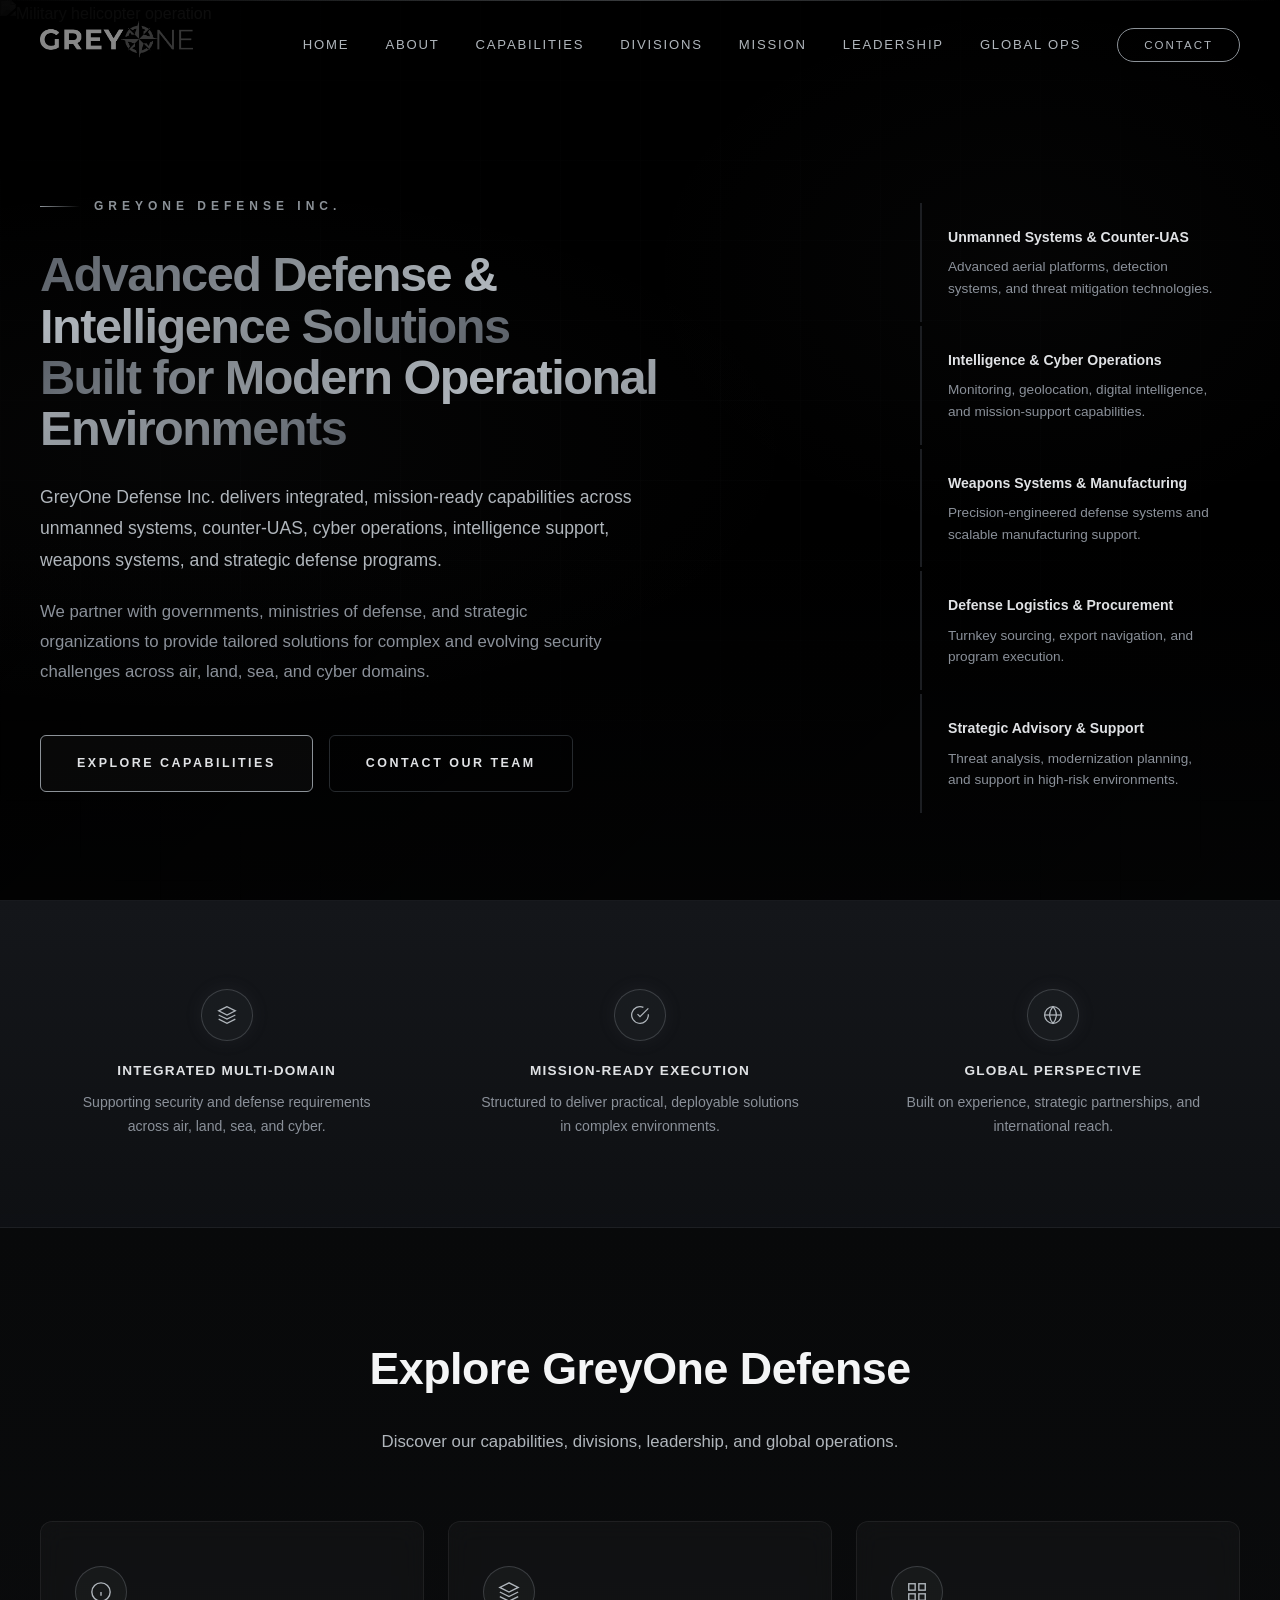
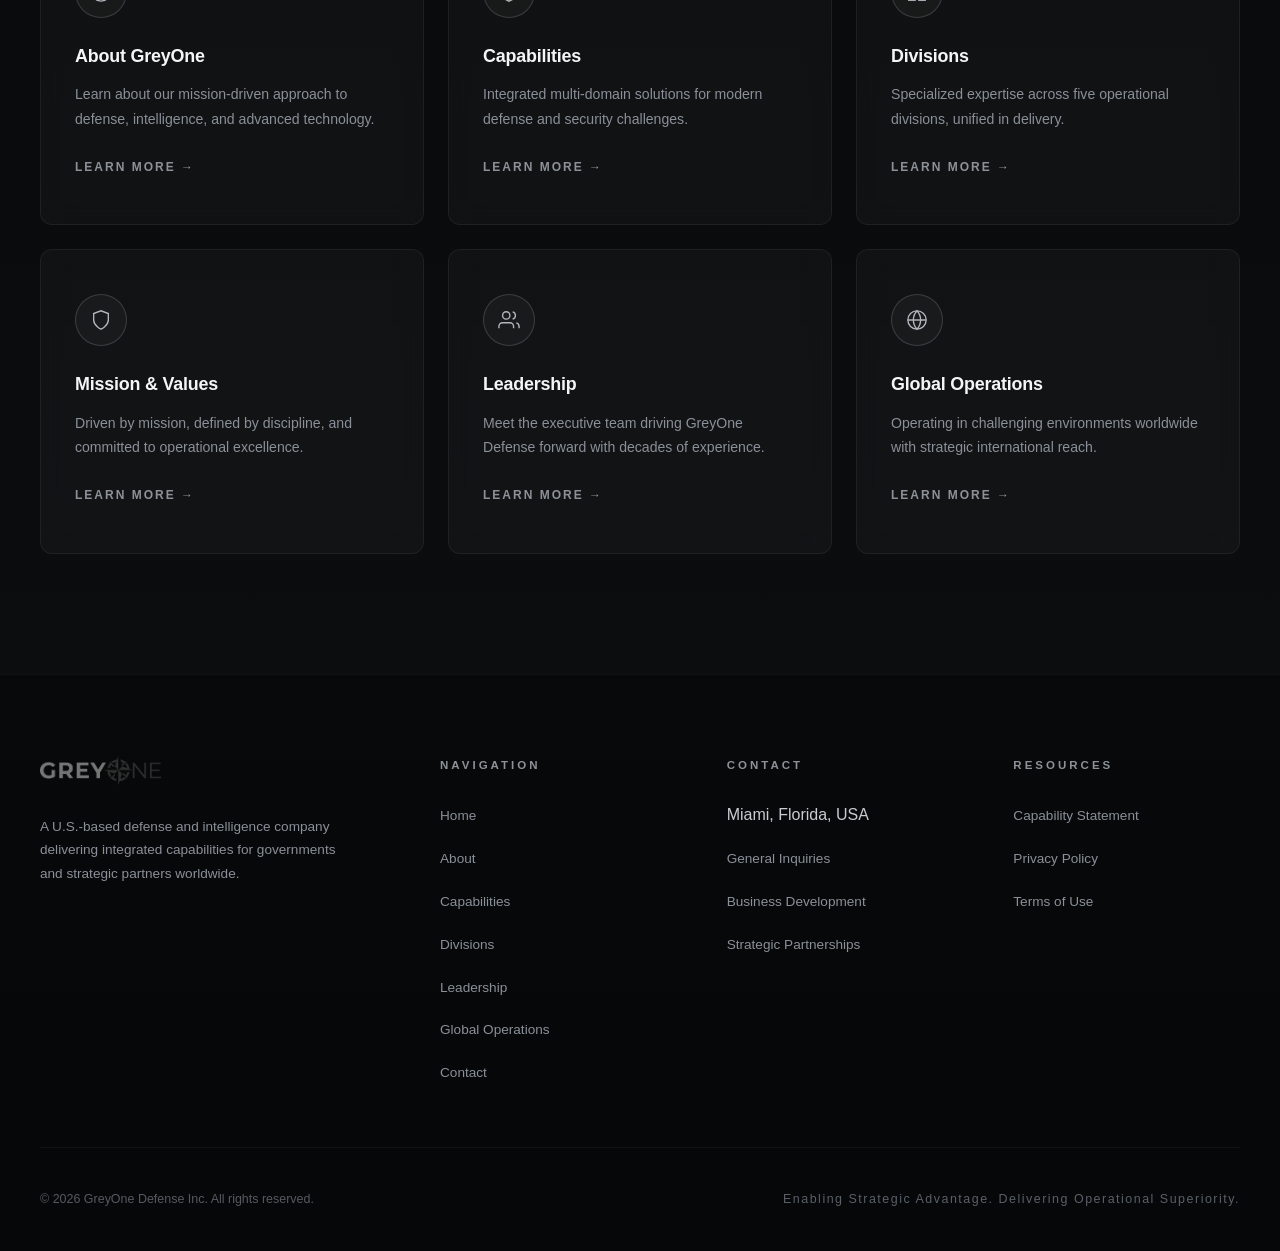
==== index.html @ dcc762d0 "Initial commit of Webflow scraped site" ====
<!DOCTYPE html><html lang="en"><head>
    <meta charset="UTF-8">
    <meta name="viewport" content="width=device-width, initial-scale=1.0">
    <title>GreyOne Defense Inc. — Advanced Defense &amp; Intelligence Solutions</title>
    <meta name="description" content="GreyOne Defense delivers integrated, mission-ready capabilities across unmanned systems, counter-UAS, cyber operations, and strategic defense programs.">
    <link rel="preconnect" href="https://fonts.googleapis.com">
    <link rel="preconnect" href="https://fonts.gstatic.com" crossorigin="">
    <link href="../fonts.googleapis.com/css2/family%3DInter_wght%40300%3B400%3B500%3B600%3B700%3B800%3B900%26family%3DBebas%2BNeue%26display%3Dswap" rel="stylesheet">
    <link rel="stylesheet" href="style.css">

</head>
<body>
<nav class="nav" id="nav">
    <div class="container">
        <div class="nav-inner">
            <a href="index.html">
                <img src="images/greyone-defense-inc.png" alt="GreyOne Defense Inc." class="nav-logo">
            </a>
            <ul class="nav-links" id="navLinks">
                <li><a href="index.html">Home</a></li>
                <li><a href="about/index.html">About</a></li>
                <li><a href="capabilities/index.html">Capabilities</a></li>
                <li><a href="divisions/index.html">Divisions</a></li>
                <li><a href="mission/index.html">Mission</a></li>
                <li><a href="leadership/index.html">Leadership</a></li>
                <li><a href="global/index.html">Global Ops</a></li>
                <li><a href="contact/index.html" class="nav-cta">Contact</a></li>
            </ul>
            <div class="hamburger" id="hamburger">
                <span></span><span></span><span></span>
            </div>
        </div>
    </div>
</nav>

<section class="hero" id="home">
    <div class="hero-bg"><img src="images/military-helicopter-operation.png" alt="Military helicopter operation"></div>
    <div class="hero-grid"></div>
    <div class="hero-scan"></div>
    <div class="container">
        <div class="hero-inner">
        <div class="hero-content">
            <div class="hero-eyebrow">GreyOne Defense Inc.</div>
            <h1 class="hero-title">
                <span class="chrome-text">Advanced Defense &amp;<br>Intelligence Solutions</span><br>
                <span class="gold-text">Built for Modern Operational Environments</span>
            </h1>
            <p class="hero-sub">GreyOne Defense Inc. delivers integrated, mission-ready capabilities across unmanned systems, counter-UAS, cyber operations, intelligence support, weapons systems, and strategic defense programs.</p>
            <p class="hero-body">We partner with governments, ministries of defense, and strategic organizations to provide tailored solutions for complex and evolving security challenges across air, land, sea, and cyber domains.</p>
            <div class="hero-actions">
                <a href="capabilities/index.html" class="btn btn-primary">Explore Capabilities</a>
                <a href="contact/index.html" class="btn btn-outline">Contact Our Team</a>
            </div>
        </div>
    <div class="hero-panel">
        <div class="hero-panel-item"><div class="hero-panel-title">Unmanned Systems &amp; Counter-UAS</div><div class="hero-panel-desc">Advanced aerial platforms, detection systems, and threat mitigation technologies.</div></div>
        <div class="hero-panel-item"><div class="hero-panel-title">Intelligence &amp; Cyber Operations</div><div class="hero-panel-desc">Monitoring, geolocation, digital intelligence, and mission-support capabilities.</div></div>
        <div class="hero-panel-item"><div class="hero-panel-title">Weapons Systems &amp; Manufacturing</div><div class="hero-panel-desc">Precision-engineered defense systems and scalable manufacturing support.</div></div>
        <div class="hero-panel-item"><div class="hero-panel-title">Defense Logistics &amp; Procurement</div><div class="hero-panel-desc">Turnkey sourcing, export navigation, and program execution.</div></div>
        <div class="hero-panel-item"><div class="hero-panel-title">Strategic Advisory &amp; Support</div><div class="hero-panel-desc">Threat analysis, modernization planning, and support in high-risk environments.</div></div>
    </div>
    </div>
</div></section>

<section class="trust-strip">
    <div class="container">
        <div class="trust-grid">
            <div class="trust-item reveal">
                <div class="trust-icon"><svg viewBox="0 0 24 24"><path d="M12 2L2 7l10 5 10-5-10-5zM2 17l10 5 10-5M2 12l10 5 10-5"></path></svg></div>
                <div class="trust-title">Integrated Multi-Domain</div>
                <div class="trust-desc">Supporting security and defense requirements across air, land, sea, and cyber.</div>
            </div>
            <div class="trust-item reveal reveal-delay-1">
                <div class="trust-icon"><svg viewBox="0 0 24 24"><path d="M22 11.08V12a10 10 0 1 1-5.93-9.14"></path><polyline points="22 4 12 14.01 9 11.01"></polyline></svg></div>
                <div class="trust-title">Mission-Ready Execution</div>
                <div class="trust-desc">Structured to deliver practical, deployable solutions in complex environments.</div>
            </div>
            <div class="trust-item reveal reveal-delay-2">
                <div class="trust-icon"><svg viewBox="0 0 24 24"><circle cx="12" cy="12" r="10"></circle><line x1="2" y1="12" x2="22" y2="12"></line><path d="M12 2a15.3 15.3 0 0 1 4 10 15.3 15.3 0 0 1-4 10 15.3 15.3 0 0 1-4-10 15.3 15.3 0 0 1 4-10z"></path></svg></div>
                <div class="trust-title">Global Perspective</div>
                <div class="trust-desc">Built on experience, strategic partnerships, and international reach.</div>
            </div>
        </div>
    </div>
</section>

<section class="nav-cards-section">
    <div class="container">
        <div class="nav-cards-header">
            <h2>Explore GreyOne Defense</h2>
            <p>Discover our capabilities, divisions, leadership, and global operations.</p>
        </div>
        <div class="nav-cards-grid">
            <a href="about/index.html" class="nav-card">
                <div class="nav-card-icon"><svg viewBox="0 0 24 24"><circle cx="12" cy="12" r="10"></circle><line x1="12" y1="16" x2="12" y2="12"></line><line x1="12" y1="8" x2="12.01" y2="8"></line></svg></div>
                <div class="nav-card-title">About GreyOne</div>
                <div class="nav-card-desc">Learn about our mission-driven approach to defense, intelligence, and advanced technology.</div>
                <div class="nav-card-arrow">Learn More →</div>
            </a>
            <a href="capabilities/index.html" class="nav-card">
                <div class="nav-card-icon"><svg viewBox="0 0 24 24"><path d="M12 2L2 7l10 5 10-5-10-5zM2 17l10 5 10-5M2 12l10 5 10-5"></path></svg></div>
                <div class="nav-card-title">Capabilities</div>
                <div class="nav-card-desc">Integrated multi-domain solutions for modern defense and security challenges.</div>
                <div class="nav-card-arrow">Learn More →</div>
            </a>
            <a href="divisions/index.html" class="nav-card">
                <div class="nav-card-icon"><svg viewBox="0 0 24 24"><rect x="3" y="3" width="7" height="7"></rect><rect x="14" y="3" width="7" height="7"></rect><rect x="14" y="14" width="7" height="7"></rect><rect x="3" y="14" width="7" height="7"></rect></svg></div>
                <div class="nav-card-title">Divisions</div>
                <div class="nav-card-desc">Specialized expertise across five operational divisions, unified in delivery.</div>
                <div class="nav-card-arrow">Learn More →</div>
            </a>
            <a href="mission/index.html" class="nav-card">
                <div class="nav-card-icon"><svg viewBox="0 0 24 24"><path d="M12 22s8-4 8-10V5l-8-3-8 3v7c0 6 8 10 8 10z"></path></svg></div>
                <div class="nav-card-title">Mission &amp; Values</div>
                <div class="nav-card-desc">Driven by mission, defined by discipline, and committed to operational excellence.</div>
                <div class="nav-card-arrow">Learn More →</div>
            </a>
            <a href="leadership/index.html" class="nav-card">
                <div class="nav-card-icon"><svg viewBox="0 0 24 24"><path d="M17 21v-2a4 4 0 0 0-4-4H5a4 4 0 0 0-4 4v2"></path><circle cx="9" cy="7" r="4"></circle><path d="M23 21v-2a4 4 0 0 0-3-3.87"></path><path d="M16 3.13a4 4 0 0 1 0 7.75"></path></svg></div>
                <div class="nav-card-title">Leadership</div>
                <div class="nav-card-desc">Meet the executive team driving GreyOne Defense forward with decades of experience.</div>
                <div class="nav-card-arrow">Learn More →</div>
            </a>
            <a href="global/index.html" class="nav-card">
                <div class="nav-card-icon"><svg viewBox="0 0 24 24"><circle cx="12" cy="12" r="10"></circle><line x1="2" y1="12" x2="22" y2="12"></line><path d="M12 2a15.3 15.3 0 0 1 4 10 15.3 15.3 0 0 1-4 10 15.3 15.3 0 0 1-4-10 15.3 15.3 0 0 1 4-10z"></path></svg></div>
                <div class="nav-card-title">Global Operations</div>
                <div class="nav-card-desc">Operating in challenging environments worldwide with strategic international reach.</div>
                <div class="nav-card-arrow">Learn More →</div>
            </a>
        </div>
    </div>
</section>

<footer class="footer">
    <div class="container">
        <div class="footer-grid">
            <div class="footer-brand">
                <img src="images/greyone-defense-inc.png" alt="GreyOne Defense Inc." class="footer-logo">
                <p class="footer-brand-text">A U.S.-based defense and intelligence company delivering integrated capabilities for governments and strategic partners worldwide.</p>
            </div>
            <div>
                <div class="footer-col-title">Navigation</div>
                <ul class="footer-links">
                    <li><a href="index.html">Home</a></li>
                    <li><a href="about/index.html">About</a></li>
                    <li><a href="capabilities/index.html">Capabilities</a></li>
                    <li><a href="divisions/index.html">Divisions</a></li>
                    <li><a href="leadership/index.html">Leadership</a></li>
                    <li><a href="global/index.html">Global Operations</a></li>
                    <li><a href="contact/index.html">Contact</a></li>
                </ul>
            </div>
            <div>
                <div class="footer-col-title">Contact</div>
                <ul class="footer-links">
                    <li><span>Miami, Florida, USA</span></li>
                    <li><a href="mailto:info@greyonedefense.com">General Inquiries</a></li>
                    <li><a href="mailto:bd@greyonedefense.com">Business Development</a></li>
                    <li><a href="mailto:partners@greyonedefense.com">Strategic Partnerships</a></li>
                </ul>
            </div>
            <div>
                <div class="footer-col-title">Resources</div>
                <ul class="footer-links">
                    <li><a href="mailto:info@greyonedefense.com?subject=Capability%20Statement%20Request">Capability Statement</a></li>
                    <li><a href="#">Privacy Policy</a></li>
                    <li><a href="#">Terms of Use</a></li>
                </ul>
            </div>
        </div>
        <div class="footer-bottom">
            <div class="footer-bottom-text">© 2026 GreyOne Defense Inc. All rights reserved.</div>
            <div class="footer-tagline">Enabling Strategic Advantage. Delivering Operational Superiority.</div>
        </div>
    </div>
</footer>

<script src="script.js"></script>

</body></html>
---- style.css ----
/* ===== RESET & CUSTOM PROPERTIES ===== */
*, *::before, *::after { margin: 0; padding: 0; box-sizing: border-box; }

:root {
    --black: #000000;
    --black-rich: #08090a;
    --black-soft: #0c0d0f;
    --charcoal: #14161a;
    --gunmetal: #1c1e22;
    --dark-grey: #262a2e;
    --mid-grey: #555a60;
    --chrome: #8a9099;
    --silver: #b0b6bc;
    --light-grey: #c8ccd0;
    --off-white: #e0e2e5;
    --white: #f4f5f6;
    --accent: #8C9298;
    --accent-light: #b0b6bc;
    --accent-dim: #5a6068;
    --accent-subtle: rgba(140, 146, 152, 0.12);
    --gradient-chrome: linear-gradient(135deg, #5a6068 0%, #8C9298 30%, #b0b6bc 50%, #8C9298 70%, #5a6068 100%);
    --gradient-accent: linear-gradient(135deg, #5a6068, #8C9298, #b0b6bc, #8C9298, #5a6068);
    --shadow-accent: 0 8px 40px rgba(140, 146, 152, 0.10), 0 0 0 1px rgba(140, 146, 152, 0.06);
    --glass: rgba(255, 255, 255, 0.03);
    --glass-border: rgba(255, 255, 255, 0.06);
    --glass-border-hover: rgba(140, 146, 152, 0.35);
    --glass-blur: blur(12px);
    --radius-lg: 12px;
    --radius-md: 8px;
    --radius-sm: 6px;
    --font-primary: 'Inter', -apple-system, BlinkMacSystemFont, 'Segoe UI', sans-serif;
    --font-display: 'Bebas Neue', 'Inter', sans-serif;
    --transition: all 0.3s cubic-bezier(0.22, 1, 0.36, 1);
    --transition-slow: all 0.5s cubic-bezier(0.22, 1, 0.36, 1);
}

html {
    overflow-x: clip;
    scroll-behavior: smooth;
    font-size: 16px;
    -webkit-font-smoothing: antialiased;
    -moz-osx-font-smoothing: grayscale;
}

body {
    max-width: 100vw;
    overflow-x: clip;
    font-family: var(--font-primary);
    background: var(--black-rich);
    color: var(--light-grey);
    line-height: 1.8;
}

::selection {
    background: var(--accent);
    color: var(--white);
}

::-webkit-scrollbar { width: 5px; }
::-webkit-scrollbar-track { background: var(--black); }
::-webkit-scrollbar-thumb {
    background: linear-gradient(180deg, var(--accent-dim), var(--accent));
    border-radius: 10px;
}
::-webkit-scrollbar-thumb:hover { background: var(--accent); }

/* ===== KEYFRAMES ===== */
@keyframes fadeInUp {
    from { opacity: 0; transform: translateY(40px); }
    to { opacity: 1; transform: translateY(0); }
}
@keyframes fadeIn {
    from { opacity: 0; }
    to { opacity: 1; }
}
@keyframes slideInRight {
    from { opacity: 0; transform: translateX(60px); }
    to { opacity: 1; transform: translateX(0); }
}
@keyframes shimmer {
    0% { background-position: -200% center; }
    100% { background-position: 200% center; }
}
@keyframes scan-line {
    0% { transform: translateY(-100%); }
    100% { transform: translateY(100vh); }
}
@keyframes float {
    0%, 100% { transform: translateY(0); }
    50% { transform: translateY(-10px); }
}
@keyframes borderGlow {
    0%, 100% { border-color: rgba(140, 146, 152, 0.08); }
    50% { border-color: rgba(140, 146, 152, 0.25); }
}
@keyframes pulseGlow {
    0%, 100% { box-shadow: 0 0 8px rgba(140, 146, 152, 0.2); }
    50% { box-shadow: 0 0 20px rgba(140, 146, 152, 0.4); }
}

/* ===== REVEAL CLASSES (preserved) ===== */
.reveal {
    opacity: 1;
    transform: none;
}
.reveal.visible {
    opacity: 1;
    transform: none;
}
.reveal-delay-1 { transition-delay: 0.1s; }
.reveal-delay-2 { transition-delay: 0.2s; }
.reveal-delay-3 { transition-delay: 0.3s; }
.reveal-delay-4 { transition-delay: 0.4s; }
.reveal-delay-5 { transition-delay: 0.5s; }

/* ===== CONTAINER ===== */
.container {
    max-width: 1320px;
    margin: 0 auto;
    padding: 0 40px;
}

/* ===== NAVIGATION ===== */
.nav {
    position: fixed;
    top: 0;
    left: 0;
    right: 0;
    z-index: 1000;
    padding: 20px 0;
    transition: var(--transition-slow);
    background: transparent;
}

.nav.scrolled {
    background: rgba(8, 9, 10, 0.85);
    backdrop-filter: blur(20px);
    -webkit-backdrop-filter: blur(20px);
    padding: 10px 0;
    border-bottom: 1px solid rgba(140, 146, 152, 0.12);
    box-shadow: 0 4px 30px rgba(0, 0, 0, 0.3);
}

.nav-inner {
    display: flex;
    align-items: center;
    justify-content: space-between;
}

.nav-logo {
    height: 38px;
    opacity: 0.92;
    transition: var(--transition);
    filter: brightness(1.15);
}
.nav-logo:hover { opacity: 1; filter: brightness(1.3); }

.nav-links {
    display: flex;
    align-items: center;
    gap: 36px;
    list-style: none;
}

.nav-links a {
    color: var(--silver);
    text-decoration: none;
    font-size: 0.82rem;
    font-weight: 500;
    letter-spacing: 1.8px;
    text-transform: uppercase;
    transition: var(--transition);
    position: relative;
    padding-bottom: 4px;
}

.nav-links a::after {
    content: '';
    position: absolute;
    bottom: -2px;
    left: 0;
    width: 0;
    height: 1.5px;
    background: linear-gradient(90deg, var(--accent), var(--accent-light));
    transition: width 0.3s cubic-bezier(0.22, 1, 0.36, 1);
    border-radius: 2px;
}
.nav-links a:hover { color: var(--white); }
.nav-links a:hover::after { width: 100%; }

.nav-cta {
    background: transparent !important;
    border: 1px solid var(--accent) !important;
    color: var(--accent-light) !important;
    padding: 10px 26px !important;
    font-size: 0.72rem !important;
    letter-spacing: 2px !important;
    text-transform: uppercase;
    cursor: pointer;
    transition: var(--transition);
    border-radius: 100px !important;
}
.nav-cta:hover {
    background: var(--accent) !important;
    color: var(--white) !important;
    box-shadow: 0 4px 20px rgba(140, 146, 152, 0.3) !important;
    transform: translateY(-1px);
}
.nav-cta::after { display: none !important; }

.hamburger {
    display: none;
    flex-direction: column;
    gap: 5px;
    cursor: pointer;
    padding: 5px;
    z-index: 1001;
}
.hamburger span {
    width: 24px;
    height: 2px;
    background: var(--off-white);
    transition: var(--transition);
    border-radius: 2px;
}
.hamburger.active span:nth-child(1) { transform: rotate(45deg) translate(5px, 5px); }
.hamburger.active span:nth-child(2) { opacity: 0; }
.hamburger.active span:nth-child(3) { transform: rotate(-45deg) translate(5px, -5px); }

/* ===== B&W IMAGE UTILITY ===== */
.bw-img {
    filter: grayscale(100%) contrast(1.1) brightness(0.85);
    width: 100%;
    height: 100%;
    object-fit: cover;
    transition: filter 0.6s ease;
}

/* ===== HERO ===== */
.hero {
    min-height: 100vh;
    display: flex;
    align-items: center;
    position: relative;
    overflow: hidden;
    background: var(--black);
}

.hero-bg {
    position: absolute;
    inset: 0;
    z-index: 0;
}
.hero-bg img {
    width: 100%;
    height: 100%;
    object-fit: cover;
    object-position: center center;
    filter: grayscale(100%) contrast(1.1) brightness(0.7);
}
.hero-bg::after {
    content: '';
    position: absolute;
    inset: 0;
    background:
        linear-gradient(135deg, rgba(0,0,0,0.95) 0%, rgba(0,0,0,0.82) 35%, rgba(0,0,0,0.65) 65%, rgba(0,0,0,0.55) 100%),
        linear-gradient(to bottom, transparent 60%, rgba(8,9,10,0.9) 100%);
}

.hero::before {
    content: '';
    position: absolute;
    inset: 0;
    z-index: 1;
    background:
        radial-gradient(ellipse 80% 50% at 15% 50%, rgba(140,146,152,0.04) 0%, transparent 60%),
        radial-gradient(ellipse 60% 60% at 80% 30%, rgba(140,146,152,0.03) 0%, transparent 50%);
}
.hero::after {
    content: '';
    position: absolute;
    top: 0;
    left: 0;
    right: 0;
    height: 1px;
    z-index: 1;
    background: linear-gradient(90deg, transparent, rgba(140,146,152,0.25), transparent);
}

.hero-grid {
    position: absolute;
    inset: 0;
    background-image:
        linear-gradient(rgba(140,146,152,0.02) 1px, transparent 1px),
        linear-gradient(90deg, rgba(140,146,152,0.02) 1px, transparent 1px);
    background-size: 80px 80px;
    mask-image: radial-gradient(ellipse 70% 70% at 50% 50%, black, transparent);
    -webkit-mask-image: radial-gradient(ellipse 70% 70% at 50% 50%, black, transparent);
}

.hero-scan {
    position: absolute;
    top: 0;
    left: 0;
    right: 0;
    height: 1px;
    background: linear-gradient(90deg, transparent 0%, rgba(140,146,152,0.2) 50%, transparent 100%);
    animation: scan-line 8s linear infinite;
    pointer-events: none;
    z-index: 1;
}

.hero-inner {
    display: grid;
    grid-template-columns: 1fr 320px;
    gap: 60px;
    align-items: center;
    min-height: 100vh;
    position: relative;
    z-index: 2;
}
.hero-content {
    padding-top: 120px;
    padding-bottom: 40px;
}

.hero-eyebrow {
    display: inline-flex;
    align-items: center;
    gap: 14px;
    color: var(--accent);
    font-size: 0.75rem;
    font-weight: 600;
    letter-spacing: 5px;
    text-transform: uppercase;
    margin-bottom: 32px;
    animation: fadeIn 1s ease 0.3s both;
}
.hero-eyebrow::before {
    content: '';
    width: 40px;
    height: 1px;
    background: linear-gradient(90deg, var(--accent), transparent);
}

.hero-title {
    font-family: var(--font-primary);
    font-size: clamp(2.4rem, 3.8vw, 3.4rem);
    font-weight: 800;
    line-height: 1.05;
    letter-spacing: -1.5px;
    margin-bottom: 28px;
    animation: fadeInUp 1s ease 0.5s both;
}
.hero-title .chrome-text {
    background: var(--gradient-chrome);
    -webkit-background-clip: text;
    background-clip: text;
    -webkit-text-fill-color: transparent;
}
.hero-title .gold-text {
    background: var(--gradient-accent);
    -webkit-background-clip: text;
    background-clip: text;
    -webkit-text-fill-color: transparent;
}

.hero-sub {
    font-size: 1.1rem;
    color: var(--silver);
    line-height: 1.8;
    margin-bottom: 20px;
    max-width: 620px;
    animation: fadeInUp 1s ease 0.7s both;
}

.hero-body {
    font-size: 1.05rem;
    color: var(--chrome);
    line-height: 1.8;
    margin-bottom: 48px;
    max-width: 580px;
    animation: fadeInUp 1s ease 0.9s both;
}

.hero-actions {
    display: flex;
    gap: 16px;
    flex-wrap: wrap;
    animation: fadeInUp 1s ease 1.1s both;
}

/* ===== BUTTONS ===== */
.btn {
    display: inline-flex;
    align-items: center;
    gap: 10px;
    padding: 16px 36px;
    font-family: var(--font-primary);
    font-size: 0.78rem;
    font-weight: 600;
    letter-spacing: 2.5px;
    text-transform: uppercase;
    text-decoration: none;
    border: none;
    cursor: pointer;
    transition: var(--transition);
    position: relative;
    overflow: hidden;
    border-radius: var(--radius-sm);
}

.btn-primary {
    background: var(--glass);
    color: var(--off-white);
    border: 1px solid var(--accent);
    backdrop-filter: blur(8px);
}
.btn-primary:hover {
    background: rgba(140, 146, 152, 0.15);
    border-color: var(--accent-light);
    transform: translateY(-2px) scale(1.02);
    box-shadow: 0 10px 40px rgba(140, 146, 152, 0.2);
    color: var(--white);
}
.btn-primary::after {
    content: '';
    position: absolute;
    top: 0;
    left: -100%;
    width: 100%;
    height: 100%;
    background: linear-gradient(90deg, transparent, rgba(255,255,255,0.08), transparent);
    transition: left 0.5s;
}
.btn-primary:hover::after { left: 100%; }

.btn-outline {
    background: transparent;
    color: var(--off-white);
    border: 1px solid var(--dark-grey);
    border-radius: var(--radius-sm);
}
.btn-outline:hover {
    border-color: var(--accent);
    color: var(--accent-light);
    transform: translateY(-2px) scale(1.02);
    background: rgba(140, 146, 152, 0.05);
}

/* ===== HERO PANEL ===== */
.hero-panel {
    padding-top: 120px;
    z-index: 2;
    animation: fadeIn 1s ease 1.3s both;
}

.hero-panel-item {
    padding: 22px 26px;
    border-left: 2px solid var(--gunmetal);
    margin-bottom: 4px;
    transition: var(--transition);
    border-radius: 0 var(--radius-sm) var(--radius-sm) 0;
    background: transparent;
}

.hero-panel-title {
    font-size: 0.88rem;
    font-weight: 600;
    color: var(--off-white);
    margin-bottom: 6px;
}

.hero-panel-desc {
    font-size: 0.85rem;
    color: var(--chrome);
    line-height: 1.6;
}

/* ===== TRUST STRIP ===== */
.trust-strip {
    background: linear-gradient(180deg, var(--charcoal) 0%, rgba(15, 17, 20, 0.95) 100%);
    border-top: 1px solid rgba(140, 146, 152, 0.08);
    border-bottom: 1px solid rgba(255,255,255,0.04);
    padding: 64px 0;
    margin-top: 0;
}

.trust-grid {
    display: grid;
    grid-template-columns: repeat(3, 1fr);
    gap: 40px;
}

.trust-item {
    text-align: center;
    padding: 24px;
    transition: var(--transition);
}

.trust-icon {
    width: 52px;
    height: 52px;
    margin: 0 auto 18px;
    border: 1px solid rgba(140, 146, 152, 0.3);
    border-radius: 50%;
    display: flex;
    align-items: center;
    justify-content: center;
    background: rgba(140, 146, 152, 0.06);
    box-shadow: 0 0 20px rgba(140, 146, 152, 0.08);
    transition: var(--transition);
}


.trust-icon svg {
    width: 20px;
    height: 20px;
    stroke: var(--accent-light);
    fill: none;
    stroke-width: 1.5;
}

.trust-title {
    font-size: 0.85rem;
    font-weight: 600;
    color: var(--off-white);
    text-transform: uppercase;
    letter-spacing: 1.2px;
    margin-bottom: 8px;
}

.trust-desc {
    font-size: 0.88rem;
    color: var(--chrome);
    line-height: 1.7;
}

/* ===== SECTION STYLES ===== */
.section {
    padding: 120px 0;
    position: relative;
    overflow: hidden;
}
.section-dark {
    background: linear-gradient(180deg, var(--black-rich) 0%, var(--charcoal) 100%);
}
.section-darker {
    background: linear-gradient(180deg, var(--black) 0%, var(--black-rich) 100%);
}

.section-label {
    display: inline-flex;
    align-items: center;
    gap: 14px;
    font-size: 0.75rem;
    font-weight: 600;
    letter-spacing: 5px;
    text-transform: uppercase;
    color: var(--accent);
    margin-bottom: 22px;
}
.section-label::before {
    content: '';
    width: 32px;
    height: 1px;
    background: linear-gradient(90deg, var(--accent), transparent);
}

.section-title {
    font-size: clamp(2.2rem, 4vw, 3.2rem);
    font-weight: 800;
    line-height: 1.1;
    letter-spacing: -1px;
    color: var(--white);
    margin-bottom: 24px;
}
.section-title::after {
    content: '';
    display: block;
    width: 60px;
    height: 2px;
    background: linear-gradient(90deg, var(--accent), var(--accent-light));
    margin-top: 22px;
    border-radius: 2px;
}

.section-intro {
    font-size: 1.05rem;
    color: var(--silver);
    line-height: 1.8;
    max-width: 700px;
    margin-bottom: 64px;
}

/* ===== ABOUT ===== */
.about-grid {
    display: grid;
    grid-template-columns: 1.4fr 0.6fr;
    gap: 80px;
    align-items: start;
}

.about-body {
    font-size: 1.05rem;
    color: var(--silver);
    line-height: 1.9;
    margin-bottom: 36px;
}

.about-callout {
    background: var(--glass);
    border: 1px solid var(--glass-border);
    padding: 0;
    overflow: hidden;
    position: relative;
    border-radius: var(--radius-lg);
    backdrop-filter: var(--glass-blur);
}

.about-callout-img {
    width: 100%;
    height: 100%;
    min-height: 400px;
    object-fit: cover;
    filter: grayscale(100%) contrast(1.1) brightness(0.65);
    display: block;
}

.about-callout-overlay {
    position: absolute;
    bottom: 0;
    left: 0;
    right: 0;
    background: linear-gradient(to top, rgba(8,9,10,0.97) 0%, rgba(8,9,10,0.75) 50%, transparent 100%);
    padding: 32px 28px 28px;
}

.about-callout-item {
    display: flex;
    align-items: center;
    gap: 14px;
    padding: 10px 0;
    border-bottom: 1px solid rgba(255,255,255,0.05);
    font-size: 0.82rem;
    font-weight: 500;
    color: var(--off-white);
}
.about-callout-item:last-child { border-bottom: none; }

.about-callout-dot {
    width: 6px;
    height: 6px;
    background: var(--accent);
    flex-shrink: 0;
    border-radius: 50%;
    box-shadow: 0 0 8px rgba(140, 146, 152, 0.4);
}

/* ===== SECTION IMAGE BANNER ===== */
.section-img-banner {
    width: 100vw;
    height: 700px;
    overflow: hidden;
    margin-bottom: 48px;
    position: relative;
    left: 50%;
    right: 50%;
    margin-left: -50vw;
    margin-right: -50vw;
    border-radius: 0;
}
.section-img-banner img {
    width: 100%;
    height: 100%;
    object-fit: cover;
    object-position: center 25%;
    filter: grayscale(100%) contrast(1.15) brightness(0.95);
}
.section-img-banner img.img-center {
    object-position: 65% center;
}
.section-img-banner img.img-top {
    object-position: center 55%;
}
.section-img-banner::after {
    content: '';
    position: absolute;
    inset: 0;
    background:
        linear-gradient(to bottom, rgba(8,9,10,0.05) 0%, rgba(8,9,10,0.25) 100%),
        linear-gradient(to right, rgba(8,9,10,0.15) 0%, transparent 15%, transparent 85%, rgba(8,9,10,0.15) 100%);
}

/* ===== DIVISIONS IMAGE ===== */
.div-feature-img {
    width: 100vw;
    height: 360px;
    overflow: hidden;
    margin-bottom: 48px;
    position: relative;
    left: 50%;
    right: 50%;
    margin-left: -50vw;
    margin-right: -50vw;
}
.div-feature-img img {
    width: 100%;
    height: 100%;
    object-fit: cover;
    object-position: center center;
    filter: grayscale(100%) contrast(1.15) brightness(0.95);
}
.div-feature-img::after {
    content: '';
    position: absolute;
    inset: 0;
    background:
        linear-gradient(to bottom, rgba(8,9,10,0.05) 0%, rgba(8,9,10,0.25) 100%),
        linear-gradient(to right, rgba(8,9,10,0.15) 0%, transparent 15%, transparent 85%, rgba(8,9,10,0.15) 100%);
}

/* ===== CAPABILITIES ===== */
.cap-grid {
    display: grid;
    grid-template-columns: repeat(3, 1fr);
    gap: 24px;
}

.cap-card {
    background: var(--glass);
    border: 1px solid var(--glass-border);
    padding: 40px 32px;
    transition: var(--transition);
    position: relative;
    overflow: hidden;
    border-radius: var(--radius-lg);
    backdrop-filter: var(--glass-blur);
}

.cap-card:hover {
    border-color: rgba(140, 146, 152, 0.12);
}

.cap-number {
    font-family: var(--font-display);
    font-size: 2.5rem;
    color: var(--gunmetal);
    line-height: 1;
    margin-bottom: 20px;
    transition: var(--transition);
}


.cap-card-title {
    font-size: 1.12rem;
    font-weight: 700;
    color: var(--white);
    margin-bottom: 6px;
    letter-spacing: -0.2px;
}

.cap-card-subtitle {
    font-size: 0.75rem;
    color: var(--accent);
    font-weight: 600;
    letter-spacing: 1.2px;
    text-transform: uppercase;
    margin-bottom: 16px;
}

.cap-card-body {
    font-size: 1rem;
    color: var(--chrome);
    line-height: 1.75;
    margin-bottom: 22px;
}

.cap-tags {
    display: flex;
    flex-wrap: wrap;
    gap: 8px;
}

.cap-tag {
    font-size: 0.68rem;
    letter-spacing: 0.5px;
    color: var(--accent);
    background: var(--accent-subtle);
    padding: 5px 14px;
    text-transform: uppercase;
    font-weight: 500;
    border-radius: 100px;
    border: 1px solid rgba(140, 146, 152, 0.15);
    transition: var(--transition);
}


/* ===== DIVISIONS ===== */
.div-list {
    display: flex;
    flex-direction: column;
    gap: 2px;
}

.div-item {
    display: grid;
    grid-template-columns: 80px 1fr;
    gap: 40px;
    padding: 40px 0;
    border-bottom: 1px solid rgba(255,255,255,0.04);
    transition: var(--transition);
    border-radius: var(--radius-md);
}
.div-item:hover {
    border-bottom-color: rgba(140, 146, 152, 0.08);
}

.div-num {
    font-family: var(--font-display);
    font-size: 3rem;
    color: var(--gunmetal);
    line-height: 1;
    transition: var(--transition);
}


.div-title {
    font-size: 1.18rem;
    font-weight: 700;
    color: var(--white);
    margin-bottom: 12px;
    letter-spacing: -0.2px;
}

.div-desc {
    font-size: 0.92rem;
    color: var(--chrome);
    line-height: 1.8;
    max-width: 700px;
}

/* ===== MISSION / VISION / VALUES ===== */
.mvv-grid {
    display: grid;
    grid-template-columns: 1fr 1fr;
    gap: 60px;
    margin-bottom: 80px;
}

.mvv-block {
    padding: 44px;
    background: var(--glass);
    border: 1px solid var(--glass-border);
    position: relative;
    border-radius: var(--radius-lg);
    backdrop-filter: var(--glass-blur);
    transition: var(--transition);
}
.mvv-block:hover {
    border-color: rgba(140, 146, 152, 0.12);
}
.mvv-block::before {
    content: '';
    position: absolute;
    top: 12px;
    left: 0;
    width: 3px;
    height: calc(100% - 24px);
    background: linear-gradient(180deg, var(--accent-dim), var(--accent), var(--accent-light), var(--accent), var(--accent-dim));
    border-radius: 3px;
}

.mvv-block-label {
    font-size: 0.75rem;
    font-weight: 600;
    letter-spacing: 4px;
    text-transform: uppercase;
    color: var(--accent);
    margin-bottom: 18px;
}

.mvv-block-body {
    font-size: 1rem;
    color: var(--silver);
    line-height: 1.85;
}

.values-grid {
    display: grid;
    grid-template-columns: repeat(3, 1fr);
    gap: 24px;
}

.value-card {
    padding: 36px;
    border: 1px solid var(--glass-border);
    background: var(--glass);
    transition: var(--transition);
    border-radius: var(--radius-lg);
    backdrop-filter: var(--glass-blur);
    position: relative;
    overflow: hidden;
}

.value-card:hover {
    border-color: rgba(140, 146, 152, 0.12);
}

.value-icon {
    width: 44px;
    height: 44px;
    margin-bottom: 22px;
    display: flex;
    align-items: center;
    justify-content: center;
    border: 1px solid rgba(140, 146, 152, 0.3);
    border-radius: var(--radius-md);
    background: rgba(140, 146, 152, 0.06);
    transition: var(--transition);
}


.value-icon svg {
    width: 18px;
    height: 18px;
    stroke: var(--accent-light);
    fill: none;
    stroke-width: 1.5;
}

.value-title {
    font-size: 0.98rem;
    font-weight: 700;
    color: var(--off-white);
    margin-bottom: 10px;
}

.value-desc {
    font-size: 0.85rem;
    color: var(--chrome);
    line-height: 1.75;
}

/* ===== GLOBAL OPERATIONS ===== */
.global-grid {
    display: grid;
    grid-template-columns: 1fr;
    gap: 48px;
    max-width: 860px;
}

.global-body {
    font-size: 1.05rem;
    color: var(--silver);
    line-height: 1.9;
    margin-bottom: 40px;
}

.global-highlights {
    display: grid;
    grid-template-columns: 1fr 1fr;
    gap: 20px;
}

.global-highlight {
    padding: 28px;
    border: 1px solid var(--glass-border);
    background: var(--glass);
    transition: var(--transition);
    border-radius: var(--radius-lg);
    backdrop-filter: var(--glass-blur);
}
.global-highlight:hover {
    border-color: rgba(140, 146, 152, 0.12);
}

.global-highlight-icon {
    width: 34px;
    height: 34px;
    margin-bottom: 14px;
}
.global-highlight-icon svg {
    width: 100%;
    height: 100%;
    stroke: var(--accent-light);
    fill: none;
    stroke-width: 1.5;
}

.global-highlight-text {
    font-size: 0.85rem;
    font-weight: 500;
    color: var(--off-white);
    line-height: 1.6;
}

.highlight-num {
    font-family: var(--font-display);
    font-size: 2.5rem;
    line-height: 1;
    background: linear-gradient(135deg, var(--accent-light), var(--accent), var(--accent-dim));
    -webkit-background-clip: text;
    background-clip: text;
    -webkit-text-fill-color: transparent;
    margin-bottom: 8px;
}

.globe-container {
    position: relative;
    display: flex;
    align-items: center;
    justify-content: center;
}

.globe-visual {
    width: 100%;
    max-width: 480px;
    height: 380px;
    border-radius: var(--radius-lg);
    border: 1px solid rgba(140, 146, 152, 0.15);
    position: relative;
    overflow: hidden;
    box-shadow: 0 8px 40px rgba(0, 0, 0, 0.3);
}
.globe-visual img {
    width: 100%;
    height: 100%;
    object-fit: cover;
    filter: brightness(0.8) contrast(1.1) saturate(0.8);
}
.globe-visual::before {
    content: '';
    position: absolute;
    inset: 0;
    z-index: 1;
    background: linear-gradient(135deg, rgba(8,9,10,0.4) 0%, transparent 60%);
}
.globe-visual::after {
    content: '';
    position: absolute;
    inset: 0;
    z-index: 1;
    border: 1px solid rgba(140, 146, 152, 0.08);
    border-radius: var(--radius-lg);
}

.globe-ring {
    position: absolute;
    inset: -20px;
    border-radius: 50%;
    border: 1px solid rgba(140, 146, 152, 0.06);
    animation: borderGlow 4s ease-in-out infinite;
}

.globe-dot {
    position: absolute;
    width: 8px;
    height: 8px;
    background: var(--accent);
    border-radius: 50%;
    box-shadow: 0 0 12px rgba(140, 146, 152, 0.5);
    animation: pulseGlow 3s ease-in-out infinite;
}
.globe-dot:nth-child(2) { top: 25%; left: 35%; animation-delay: 0s; }
.globe-dot:nth-child(3) { top: 40%; left: 70%; animation-delay: 0.5s; }
.globe-dot:nth-child(4) { top: 60%; left: 25%; animation-delay: 1s; }
.globe-dot:nth-child(5) { top: 45%; left: 50%; animation-delay: 1.5s; }
.globe-dot:nth-child(6) { top: 70%; left: 60%; animation-delay: 2s; }

/* ===== WHY GREYONE ===== */
.diff-grid {
    display: grid;
    grid-template-columns: repeat(5, 1fr);
    gap: 16px;
}

.diff-card {
    background: var(--glass);
    border: 1px solid var(--glass-border);
    padding: 36px 24px;
    text-align: center;
    transition: var(--transition);
    border-radius: var(--radius-lg);
    backdrop-filter: var(--glass-blur);
    position: relative;
    overflow: hidden;
}

.diff-card:hover {
    border-color: rgba(140, 146, 152, 0.12);
}

.diff-num {
    font-family: var(--font-display);
    font-size: 2.2rem;
    color: var(--accent-dim);
    margin-bottom: 16px;
    transition: var(--transition);
}


.diff-title {
    font-size: 0.9rem;
    font-weight: 700;
    color: var(--white);
    margin-bottom: 12px;
    min-height: 44px;
}

.diff-desc {
    font-size: 0.82rem;
    color: var(--chrome);
    line-height: 1.75;
}

/* ===== CTA BANNER ===== */
.cta-banner {
    padding: 110px 0;
    background: linear-gradient(135deg, var(--charcoal), var(--black-rich));
    position: relative;
    overflow: hidden;
    text-align: center;
}
.cta-banner-bg {
    position: absolute;
    inset: 0;
    z-index: 0;
}
.cta-banner-bg img {
    width: 100%;
    height: 100%;
    object-fit: cover;
    object-position: center center;
    filter: grayscale(100%) contrast(1.15) brightness(0.9);
}
.cta-banner-bg::after {
    content: '';
    position: absolute;
    inset: 0;
    background: linear-gradient(to top, rgba(8,9,10,0.9) 0%, rgba(8,9,10,0.6) 100%);
}
.cta-banner::before {
    content: '';
    position: absolute;
    inset: 0;
    z-index: 1;
    background: radial-gradient(ellipse 50% 80% at 50% 50%, rgba(140,146,152,0.06) 0%, transparent 70%);
}
.cta-banner::after {
    content: '';
    position: absolute;
    bottom: 0;
    left: 0;
    right: 0;
    height: 1px;
    z-index: 1;
    background: linear-gradient(90deg, transparent, rgba(140,146,152,0.25), transparent);
}

.cta-title {
    font-size: clamp(2rem, 3.5vw, 2.8rem);
    font-weight: 800;
    color: var(--white);
    margin-bottom: 20px;
    position: relative;
    letter-spacing: -0.5px;
}

.cta-body {
    font-size: 1.05rem;
    color: var(--silver);
    max-width: 580px;
    margin: 0 auto 44px;
    position: relative;
    line-height: 1.8;
}

.cta-actions {
    display: flex;
    gap: 16px;
    justify-content: center;
    flex-wrap: wrap;
    position: relative;
}

/* ===== FOOTER ===== */
.footer {
    background: linear-gradient(180deg, rgba(8,9,10,0.95) 0%, rgba(6,7,8,1) 100%);
    border-top: 1px solid rgba(255,255,255,0.04);
    padding: 80px 0 40px;
    backdrop-filter: blur(10px);
}

.footer-grid {
    display: grid;
    grid-template-columns: 1.5fr 1fr 1fr 1fr;
    gap: 60px;
    margin-bottom: 60px;
}

.footer-brand { max-width: 300px; }

.footer-logo {
    height: 30px;
    margin-bottom: 20px;
    opacity: 0.75;
    filter: brightness(1.2);
    transition: var(--transition);
}
.footer-logo:hover { opacity: 1; }

.footer-brand-text {
    font-size: 0.85rem;
    color: var(--chrome);
    line-height: 1.75;
}

.footer-col-title {
    font-size: 0.72rem;
    font-weight: 600;
    letter-spacing: 3px;
    text-transform: uppercase;
    color: var(--accent);
    margin-bottom: 26px;
}

.footer-links {
    list-style: none;
    display: flex;
    flex-direction: column;
    gap: 14px;
}

.footer-links a {
    color: var(--chrome);
    text-decoration: none;
    font-size: 0.85rem;
    transition: var(--transition);
    position: relative;
}
.footer-links a:hover {
    color: var(--accent-light);
    padding-left: 8px;
}

.footer-bottom {
    display: flex;
    justify-content: space-between;
    align-items: center;
    padding-top: 40px;
    border-top: 1px solid rgba(255,255,255,0.04);
}

.footer-bottom-text {
    font-size: 0.78rem;
    color: var(--mid-grey);
}

.footer-tagline {
    font-size: 0.78rem;
    color: var(--accent-dim);
    font-weight: 500;
    letter-spacing: 1.5px;
}

/* ===== LEADERSHIP ===== */
.leader-grid {
    display: grid;
    grid-template-columns: 1fr 2fr;
    gap: 80px;
    max-width: 1100px;
    align-items: start;
}

.leader-left {
    position: relative;
    padding: 48px 0;
}
.leader-left::after {
    content: '';
    position: absolute;
    right: -40px;
    top: 10%;
    bottom: 10%;
    width: 1px;
    background: linear-gradient(to bottom, transparent, rgba(140, 146, 152, 0.2), transparent);
}

.leader-name {
    font-family: var(--font-display);
    font-size: 3rem;
    color: var(--white);
    margin-bottom: 16px;
    letter-spacing: 1px;
    line-height: 1;
}

.leader-role {
    font-size: 0.78rem;
    font-weight: 600;
    letter-spacing: 3px;
    text-transform: uppercase;
    color: var(--accent);
    margin-bottom: 8px;
}

.leader-org {
    font-size: 0.85rem;
    color: var(--chrome);
    margin-bottom: 28px;
}

.leader-stats {
    display: flex;
    gap: 32px;
    margin-top: 28px;
    padding-top: 28px;
    border-top: 1px solid rgba(255,255,255,0.06);
}

.leader-stat-num {
    font-family: var(--font-display);
    font-size: 1.8rem;
    color: var(--accent-light);
    line-height: 1;
}

.leader-stat-label {
    font-size: 0.7rem;
    letter-spacing: 1px;
    text-transform: uppercase;
    color: var(--chrome);
    margin-top: 4px;
}

.leader-bio-area { padding: 48px 0; }

.leader-bio {
    font-size: 1.05rem;
    color: var(--silver);
    line-height: 1.9;
    margin-bottom: 24px;
}
.leader-bio:last-child { margin-bottom: 0; }

/* ===== SECTION DIVIDER (spacing-only, no visible line) ===== */
.section-divider {
    height: 1px;
    background: transparent;
}

/* ===== NAV CARDS SECTION ===== */
.nav-cards-section {
    padding: 100px 0 120px;
    background: linear-gradient(180deg, var(--black-rich) 0%, var(--black-soft) 100%);
}

.nav-cards-header {
    text-align: center;
    margin-bottom: 64px;
}
.nav-cards-header h2 {
    font-size: clamp(2rem, 3.5vw, 2.8rem);
    font-weight: 800;
    color: var(--white);
    margin-bottom: 18px;
    letter-spacing: -0.5px;
}
.nav-cards-header p {
    font-size: 1.05rem;
    color: var(--silver);
    max-width: 600px;
    margin: 0 auto;
    line-height: 1.8;
}

.nav-cards-grid {
    display: grid;
    grid-template-columns: repeat(3, 1fr);
    gap: 24px;
}

.nav-card {
    display: block;
    background: var(--glass);
    border: 1px solid var(--glass-border);
    padding: 44px 34px;
    text-decoration: none;
    transition: var(--transition);
    position: relative;
    overflow: hidden;
    border-radius: var(--radius-lg);
    backdrop-filter: var(--glass-blur);
}
.nav-card::before {
    content: '';
    position: absolute;
    top: 0;
    left: 0;
    right: 0;
    height: 2px;
    background: linear-gradient(90deg, var(--accent-dim), var(--accent-light), var(--accent-dim));
    opacity: 0;
    transition: opacity 0.3s ease;
    border-radius: var(--radius-lg) var(--radius-lg) 0 0;
}
.nav-card:hover {
    border-color: var(--glass-border-hover);
    transform: translateY(-4px);
    box-shadow: var(--shadow-accent);
    background: rgba(140, 146, 152, 0.04);
}
.nav-card:hover::before { opacity: 1; }

.nav-card-icon {
    width: 52px;
    height: 52px;
    margin-bottom: 22px;
    display: flex;
    align-items: center;
    justify-content: center;
    border: 1px solid rgba(140, 146, 152, 0.3);
    border-radius: 50%;
    background: rgba(140, 146, 152, 0.06);
    transition: var(--transition);
}


.nav-card-icon svg {
    width: 22px;
    height: 22px;
    stroke: var(--accent-light);
    fill: none;
    stroke-width: 1.5;
}

.nav-card-title {
    font-size: 1.12rem;
    font-weight: 700;
    color: var(--white);
    margin-bottom: 10px;
    letter-spacing: -0.2px;
}

.nav-card-desc {
    font-size: 0.88rem;
    color: var(--chrome);
    line-height: 1.75;
    margin-bottom: 20px;
}

.nav-card-arrow {
    font-size: 0.75rem;
    font-weight: 600;
    letter-spacing: 2px;
    text-transform: uppercase;
    color: var(--accent);
    transition: var(--transition);
    display: inline-flex;
    align-items: center;
    gap: 6px;
}
.nav-card:hover .nav-card-arrow {
    padding-left: 8px;
    color: var(--accent-light);
}

/* ===== PAGE HERO & BACK LINK ===== */
.back-link {
    display: inline-flex;
    align-items: center;
    gap: 8px;
    color: var(--accent);
    text-decoration: none;
    font-size: 0.78rem;
    font-weight: 600;
    letter-spacing: 2px;
    text-transform: uppercase;
    margin-bottom: 0;
    transition: var(--transition);
}
.back-link:hover {
    color: var(--accent-light);
    gap: 12px;
}

.page-hero {
    padding: 72px 0 8px;
    background: var(--black-rich);
    border-bottom: none;
}
.page-hero + .section {
    padding-top: 20px;
}

/* ===== RESPONSIVE ===== */
@media (max-width: 1200px) {
    .hero-panel { display: none; }
    .hero-inner { grid-template-columns: 1fr; }
    .hero-content { max-width: 100%; }
    .diff-grid { grid-template-columns: repeat(3, 1fr); }
}

@media (max-width: 992px) {
    .container { padding: 0 28px; }
    .section { padding: 80px 0; }
    .about-grid { grid-template-columns: 1fr; gap: 40px; }
    .cap-grid { grid-template-columns: repeat(2, 1fr); }
    .mvv-grid { grid-template-columns: 1fr; gap: 40px; }
    .values-grid { grid-template-columns: repeat(2, 1fr); }
    .global-grid { grid-template-columns: 1fr; gap: 40px; }
    .globe-container { order: -1; }
    .globe-visual { width: 260px; height: 260px; }
    .diff-grid { grid-template-columns: repeat(2, 1fr); }
    .footer-grid { grid-template-columns: repeat(2, 1fr); gap: 40px; }
    .leader-grid { grid-template-columns: 1fr; gap: 40px; }
    .leader-left::after { display: none; }
    .leader-name { font-size: 2.4rem; }
    .section-img-banner, .div-feature-img { height: 260px; }
    .nav-cards-grid { grid-template-columns: repeat(2, 1fr); }
}

@media (max-width: 768px) {
    .hamburger { display: flex; }
    .nav-links {
        position: fixed;
        top: 0;
        right: -100%;
        width: 80%;
        max-width: 360px;
        height: 100vh;
        background: rgba(8, 9, 10, 0.98);
        backdrop-filter: blur(24px);
        -webkit-backdrop-filter: blur(24px);
        flex-direction: column;
        justify-content: center;
        gap: 28px;
        transition: right 0.4s cubic-bezier(0.22, 1, 0.36, 1);
        border-left: 1px solid rgba(140, 146, 152, 0.1);
    }
    .nav-links.active { right: 0; }
    .nav-links a { font-size: 1rem; letter-spacing: 2px; }
    .trust-grid { grid-template-columns: 1fr; gap: 20px; }
    .cap-grid { grid-template-columns: 1fr; }
    .values-grid { grid-template-columns: 1fr; }
    .div-item { grid-template-columns: 50px 1fr; gap: 20px; }
    .div-num { font-size: 2rem; }
    .diff-grid { grid-template-columns: 1fr; }
    .footer-grid { grid-template-columns: 1fr; }
    .footer-bottom { flex-direction: column; gap: 12px; text-align: center; }
    .hero { min-height: 100svh; }
    .hero-content { padding-top: 100px; }
    .hero-actions { flex-direction: column; }
    .btn { text-align: center; justify-content: center; }
    .section-title { font-size: 2rem; }
    .section-img-banner, .div-feature-img { height: 200px; }
    .leader-stats { gap: 24px; }
    .leader-stat-num { font-size: 1.4rem; }
    .leader-name { font-size: 2rem; }
    .leader-grid { grid-template-columns: 1fr; gap: 40px; }
    .leader-left::after { display: none; }
    .nav-cards-grid { grid-template-columns: 1fr; }
}

@media (max-width: 480px) {
    .container { padding: 0 20px; }
    .section { padding: 60px 0; }
    .global-highlights { grid-template-columns: 1fr; }
    .hero-title { font-size: 2.2rem; }
    .hero-content { padding-top: 80px; }
    .section-title { font-size: 1.6rem; }
    .section-img-banner, .div-feature-img { height: 160px; }
    .leader-name { font-size: 1.8rem; }
    .trust-strip { margin-top: 0; padding: 48px 0; }
    .nav-cards-section { padding: 60px 0 80px; }
}
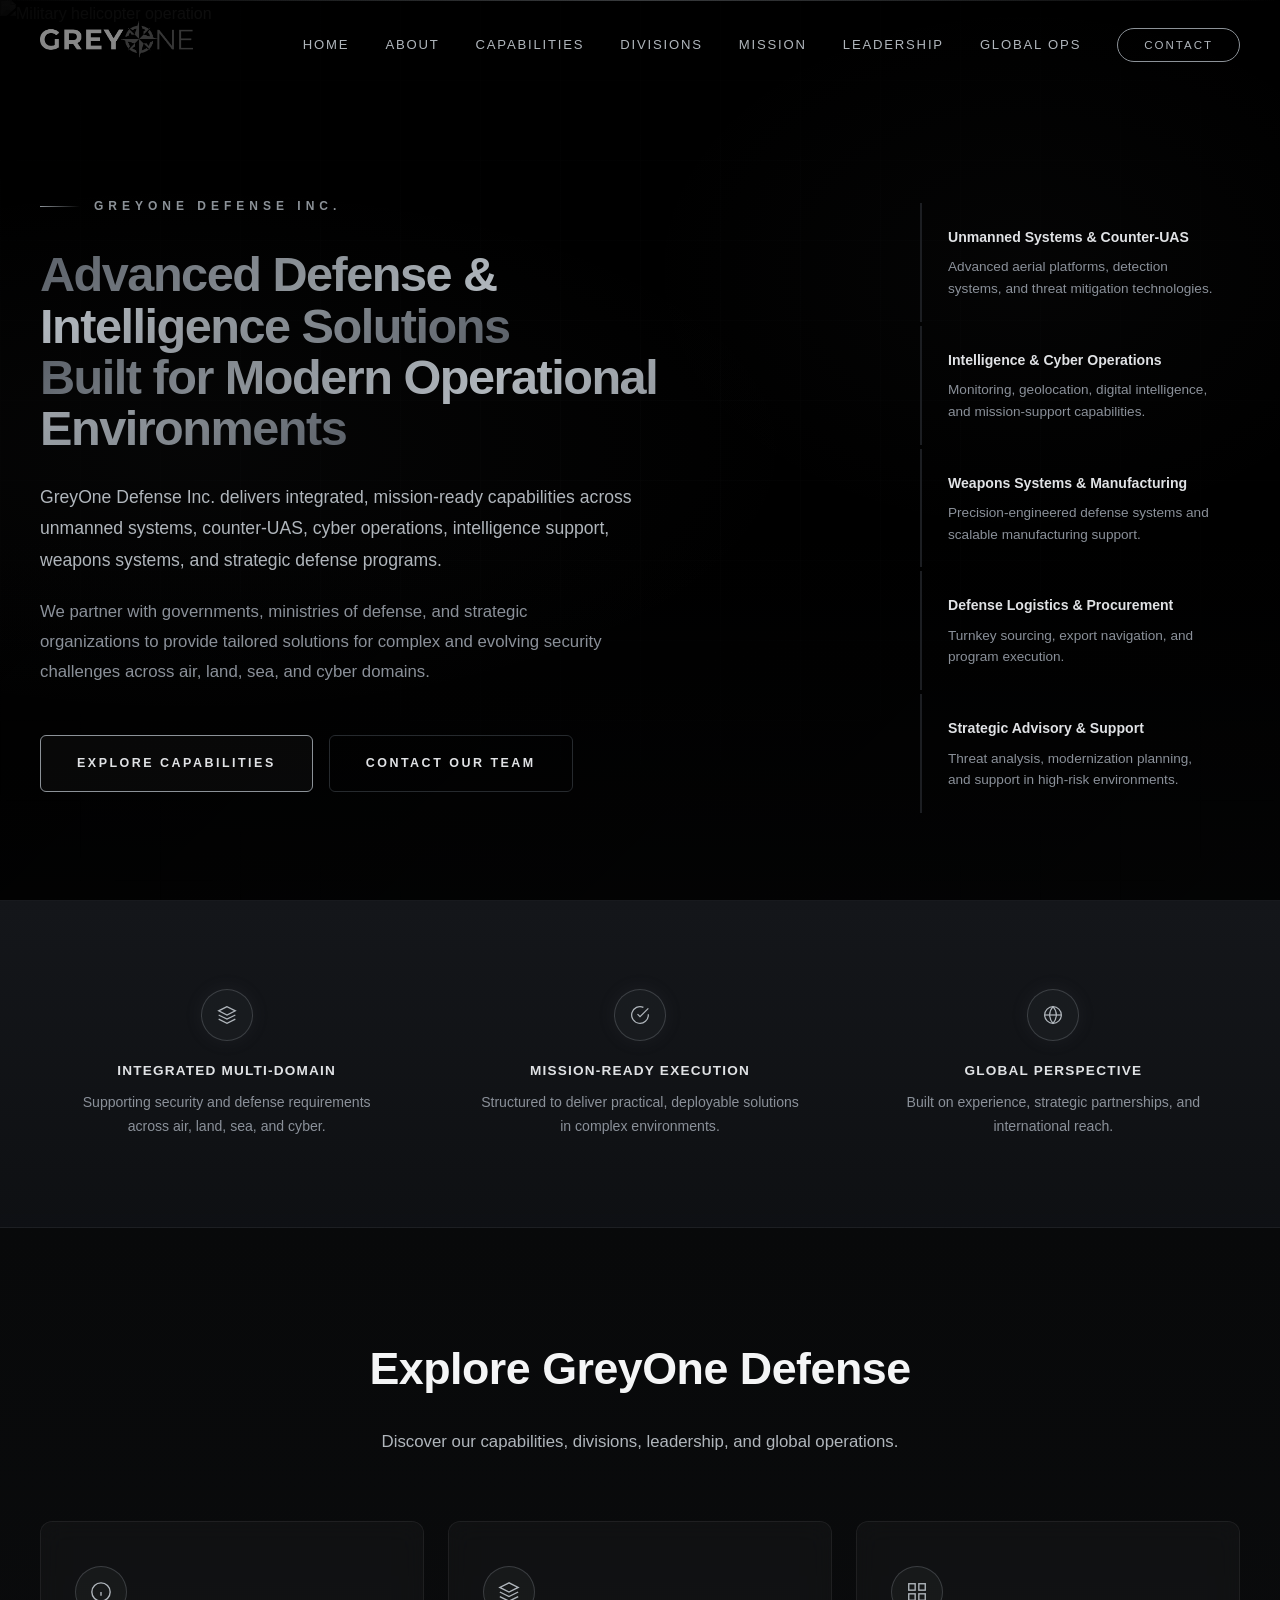
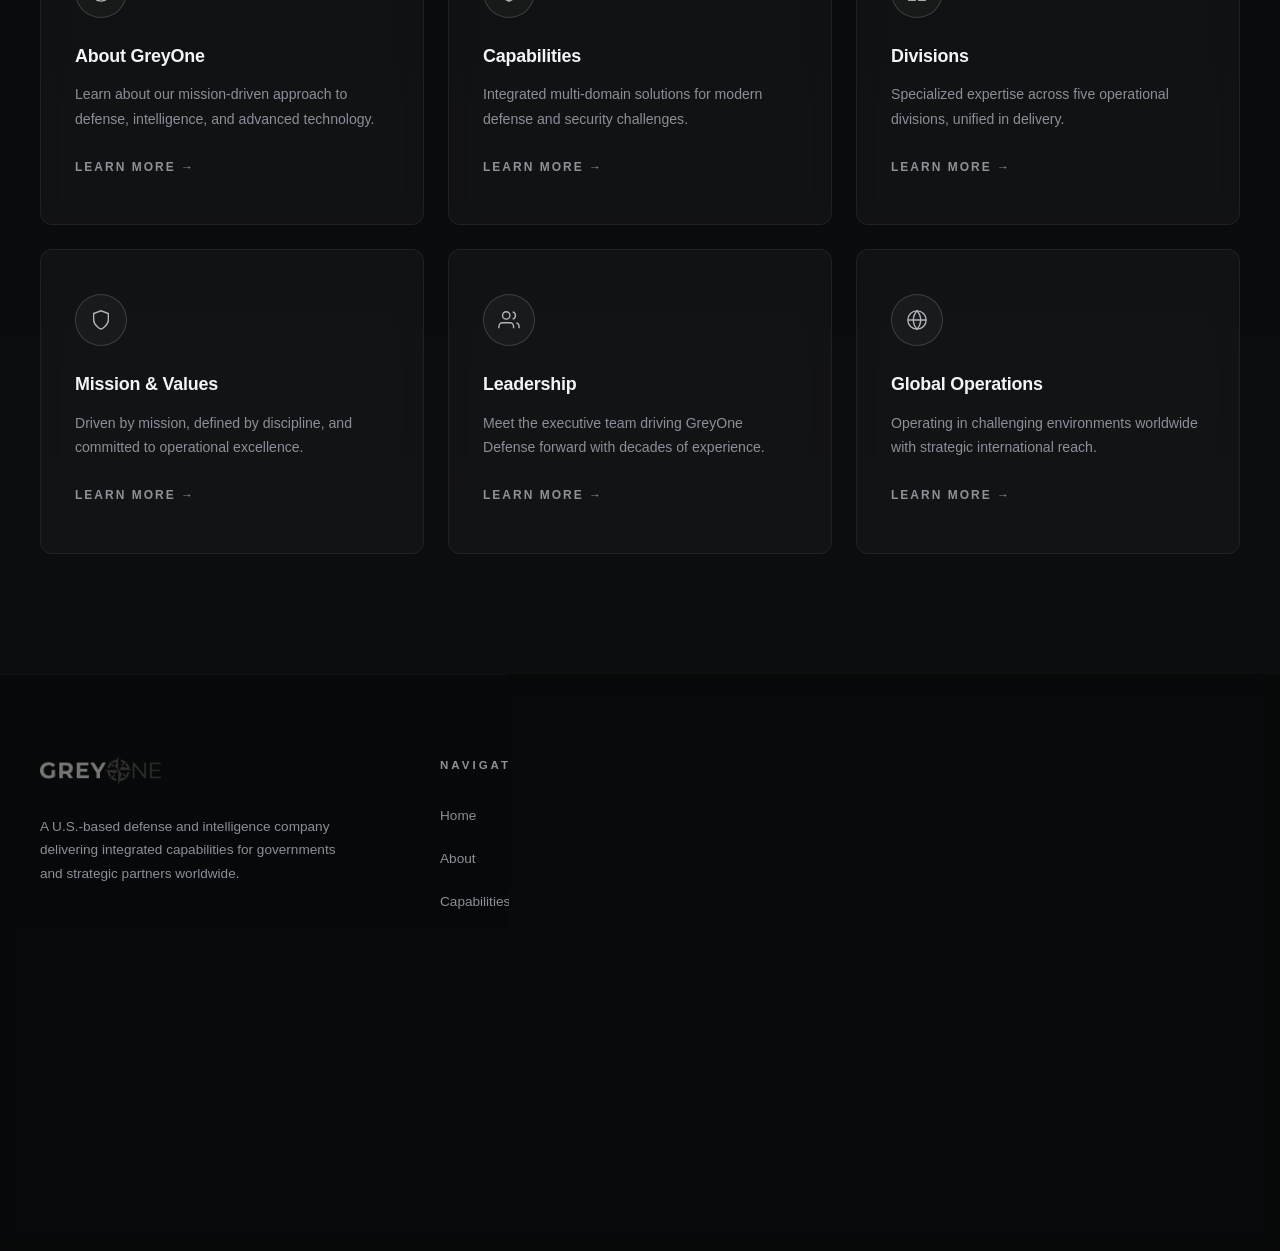
==== commit 4cda5bea: "Inject mobile optimization CSS overrides" ====
--- a/index.html
+++ b/index.html
@@ -8,7 +8,7 @@
     <link href="../fonts.googleapis.com/css2/family%3DInter_wght%40300%3B400%3B500%3B600%3B700%3B800%3B900%26family%3DBebas%2BNeue%26display%3Dswap" rel="stylesheet">
     <link rel="stylesheet" href="style.css">
 
-</head>
+<link rel="stylesheet" href="/mobile-optimize.css" type="text/css"></head>
 <body>
 <nav class="nav" id="nav">
     <div class="container">
--- a/mobile-optimize.css
+++ b/mobile-optimize.css
@@ -0,0 +1,71 @@
+/* Global Mobile Overrides for Webflow Export */
+@media screen and (max-width: 767px) {
+  /* Prevent horizontal scrolling from overflowing elements */
+  body, .page-wrapper {
+    overflow-x: hidden !important;
+    width: 100% !important;
+  }
+
+  /* Fix navigation/hamburger menu sizing */
+  .nav-bar-white {
+    padding-left: 15px !important;
+    padding-right: 15px !important;
+  }
+
+  /* Ensure hero sections and large text scale down properly */
+  h1, .hero-title, .hometag {
+    font-size: 2.2rem !important;
+    line-height: 1.2 !important;
+    padding: 0 15px !important;
+    word-break: break-word;
+  }
+
+  h2, .section-title {
+    font-size: 1.8rem !important;
+    line-height: 1.3 !important;
+  }
+
+  p, .paragraph-2, .hero-desc, .about-text {
+    font-size: 1rem !important;
+    line-height: 1.5 !important;
+    padding: 0 10px !important;
+  }
+
+  /* Fix squished images and sliders */
+  .slider, .w-slider, .hero-section {
+    height: auto !important;
+    min-height: 50vh !important;
+  }
+  
+  .slide-1 img, .w-slide img {
+    width: 100% !important;
+    height: auto !important;
+    object-fit: contain !important;
+  }
+
+  /* Fix footer stacking and spacing */
+  .footer-block-wrapper, .footer-bottom {
+    flex-direction: column !important;
+    align-items: center !important;
+    text-align: center !important;
+    padding: 20px !important;
+  }
+
+  .footer-logo {
+    margin-bottom: 20px !important;
+  }
+
+  /* Fix container padding */
+  .wrapper, .container, .w-container {
+    padding-left: 15px !important;
+    padding-right: 15px !important;
+    width: 100% !important;
+  }
+
+  /* Fix multi-column grids turning into tight columns */
+  .w-row .w-col {
+    width: 100% !important;
+    display: block !important;
+    margin-bottom: 30px !important;
+  }
+}
